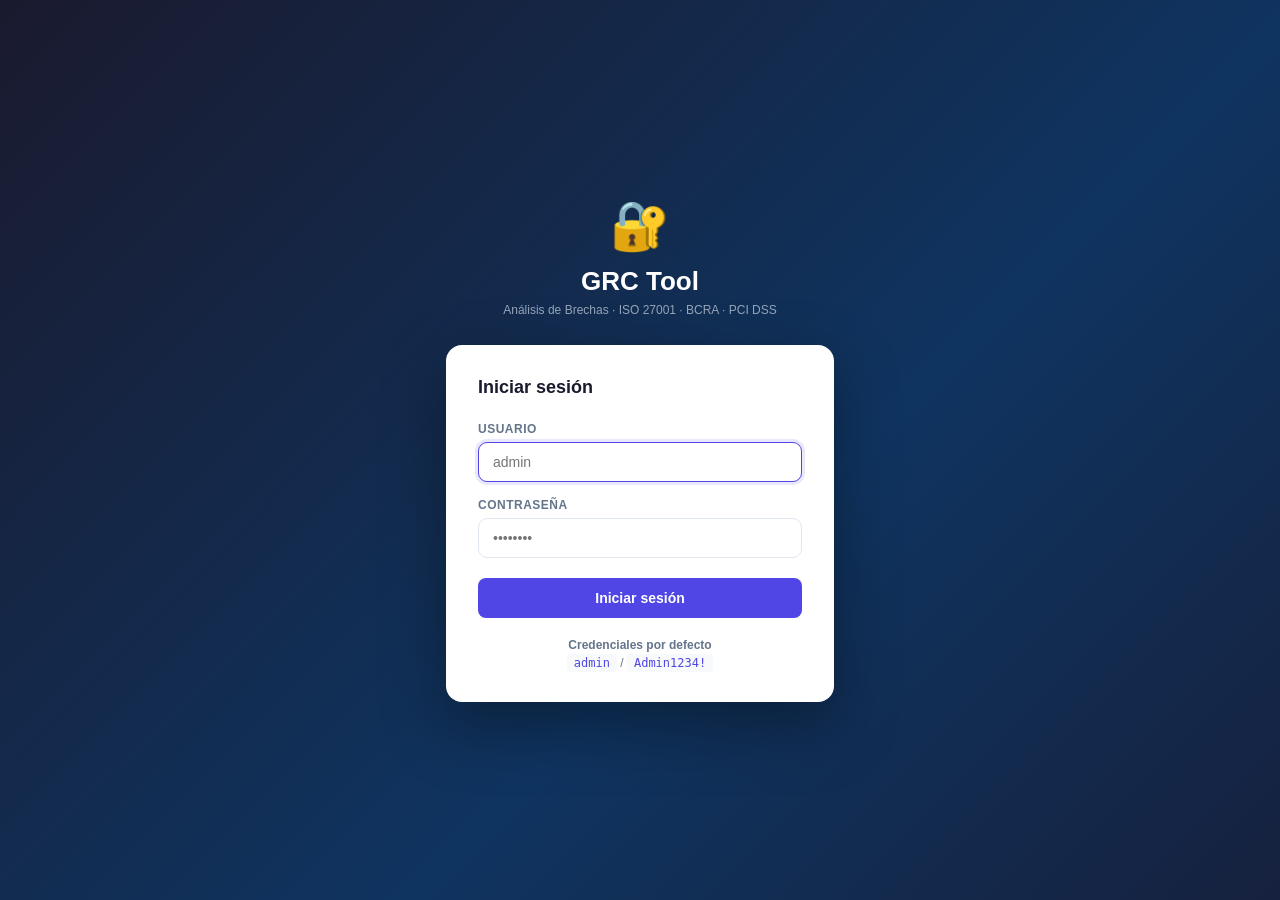
==== static/login.html @ 2495ecd3 "feat: login, audit log y plan de remediación (Kanban) - Login con PBKDF2-HMAC-SHA256, sesiones con c" ====
<!DOCTYPE html>
<html lang="es">
<head>
  <meta charset="UTF-8" />
  <meta name="viewport" content="width=device-width, initial-scale=1.0" />
  <title>Iniciar sesión — GRC Tool</title>
  <link rel="stylesheet" href="/static/css/style.css" />
</head>
<body class="login-body">

  <div class="login-wrap">

    <div class="login-brand">
      <span class="login-brand-icon">🔐</span>
      <h1 class="login-brand-name">GRC Tool</h1>
      <p class="login-brand-sub">Análisis de Brechas · ISO 27001 · BCRA · PCI DSS</p>
    </div>

    <div class="login-card">
      <h2 class="login-title">Iniciar sesión</h2>

      <form id="login-form" autocomplete="on">
        <div class="login-field">
          <label for="inp-user">Usuario</label>
          <input
            type="text" id="inp-user" name="username"
            placeholder="admin" autocomplete="username"
            autofocus
          />
        </div>
        <div class="login-field">
          <label for="inp-pass">Contraseña</label>
          <input
            type="password" id="inp-pass" name="password"
            placeholder="••••••••" autocomplete="current-password"
          />
        </div>

        <div id="login-error" class="login-error hidden">
          Usuario o contraseña incorrectos.
        </div>

        <button type="submit" class="btn btn-primary btn-login" id="btn-login">
          Iniciar sesión
        </button>
      </form>

      <div class="login-hint">
        <span class="login-hint-label">Credenciales por defecto</span>
        <span class="login-hint-creds">
          <code>admin</code> / <code>Admin1234!</code>
        </span>
      </div>
    </div>

  </div>

<script>
document.getElementById("login-form").addEventListener("submit", async e => {
  e.preventDefault();
  const btn   = document.getElementById("btn-login");
  const err   = document.getElementById("login-error");
  const user  = document.getElementById("inp-user").value.trim();
  const pass  = document.getElementById("inp-pass").value;

  err.classList.add("hidden");
  btn.disabled    = true;
  btn.textContent = "Ingresando…";

  try {
    const resp = await fetch("/api/login", {
      method: "POST",
      headers: { "Content-Type": "application/json" },
      body: JSON.stringify({ username: user, password: pass }),
    });
    const data = await resp.json();
    if (resp.ok && data.ok) {
      window.location.href = "/";
    } else {
      err.textContent = data.error || "Error al iniciar sesión.";
      err.classList.remove("hidden");
    }
  } catch {
    err.textContent = "Error de conexión con el servidor.";
    err.classList.remove("hidden");
  } finally {
    btn.disabled    = false;
    btn.textContent = "Iniciar sesión";
  }
});

// Enter en cualquier campo envía el form
document.getElementById("inp-user").addEventListener("keydown", e => {
  if (e.key === "Enter") document.getElementById("inp-pass").focus();
});
</script>
</body>
</html>
---- static/css/style.css ----
/* ── Utilities ────────────────────────────────────────────────────── */
.hidden { display: none !important; }

/* ── Reset & base ─────────────────────────────────────────────────── */
*, *::before, *::after { box-sizing: border-box; margin: 0; padding: 0; }

:root {
  --sidebar-w: 220px;
  --bg: #f0f2f5;
  --surface: #ffffff;
  --surface2: #f8f9fa;
  --border: #e2e8f0;
  --text: #1a202c;
  --text-muted: #64748b;
  --primary: #1a1a2e;
  --primary-light: #16213e;
  --accent: #4f46e5;
  --accent-hover: #4338ca;
  --success: #059669;
  --warning: #d97706;
  --danger: #dc2626;
  --radius: 10px;
  --shadow: 0 1px 3px rgba(0,0,0,.08), 0 4px 12px rgba(0,0,0,.05);
}

body {
  font-family: -apple-system, BlinkMacSystemFont, "Segoe UI", Roboto, sans-serif;
  background: var(--bg);
  color: var(--text);
  display: flex;
  min-height: 100vh;
  font-size: 14px;
}

/* ── Sidebar ──────────────────────────────────────────────────────── */
.sidebar {
  width: var(--sidebar-w);
  background: var(--primary);
  color: #e2e8f0;
  display: flex;
  flex-direction: column;
  position: fixed;
  top: 0; left: 0; bottom: 0;
  z-index: 100;
}

.sidebar-brand {
  display: flex;
  align-items: center;
  gap: 10px;
  padding: 20px 16px 16px;
  border-bottom: 1px solid rgba(255,255,255,.1);
}
.brand-icon { font-size: 24px; }
.brand-text { font-size: 13px; font-weight: 700; line-height: 1.3; color: #fff; }
.brand-text small { font-weight: 400; color: #94a3b8; font-size: 11px; }

.sidebar-nav { flex: 1; padding: 12px 8px; }
.nav-item {
  display: flex;
  align-items: center;
  gap: 10px;
  padding: 10px 12px;
  border-radius: 8px;
  color: #94a3b8;
  text-decoration: none;
  font-size: 13px;
  font-weight: 500;
  transition: background .15s, color .15s;
  margin-bottom: 2px;
}
.nav-item:hover { background: rgba(255,255,255,.08); color: #e2e8f0; }
.nav-item.active { background: var(--accent); color: #fff; }
.nav-icon { font-size: 16px; width: 20px; text-align: center; }

.sidebar-footer {
  padding: 16px;
  border-top: 1px solid rgba(255,255,255,.1);
  color: #64748b;
  font-size: 11px;
  line-height: 1.5;
}

/* ── Main ─────────────────────────────────────────────────────────── */
.main {
  margin-left: var(--sidebar-w);
  flex: 1;
  padding: 28px 32px;
  min-height: 100vh;
}

/* ── Views ────────────────────────────────────────────────────────── */
.view { display: none; }
.view.active { display: block; }

/* ── Page header ──────────────────────────────────────────────────── */
.page-header { margin-bottom: 28px; }
.page-header h1 { font-size: 22px; font-weight: 700; color: var(--primary); }
.subtitle { color: var(--text-muted); margin-top: 4px; font-size: 13px; }

.row-between { display: flex; justify-content: space-between; align-items: flex-start; gap: 16px; }
.header-actions { display: flex; align-items: center; gap: 10px; flex-shrink: 0; }

/* ── Buttons ──────────────────────────────────────────────────────── */
.btn {
  padding: 8px 16px;
  border-radius: 8px;
  border: none;
  cursor: pointer;
  font-size: 13px;
  font-weight: 600;
  transition: background .15s, transform .1s, box-shadow .15s;
  display: inline-flex;
  align-items: center;
  gap: 6px;
}
.btn:hover { transform: translateY(-1px); }
.btn-primary { background: var(--accent); color: #fff; }
.btn-primary:hover { background: var(--accent-hover); box-shadow: 0 4px 12px rgba(79,70,229,.3); }
.btn-success { background: var(--success); color: #fff; }
.btn-success:hover { background: #047857; }
.btn-secondary { background: var(--surface2); color: var(--text); border: 1px solid var(--border); }
.btn-secondary:hover { background: var(--border); }
.btn-outline { background: transparent; color: var(--accent); border: 1.5px solid var(--accent); }
.btn-outline:hover { background: rgba(79,70,229,.06); }
.btn-danger { background: var(--danger); color: #fff; }

/* ── Cards ────────────────────────────────────────────────────────── */
.card-row {
  display: grid;
  grid-template-columns: repeat(4, 1fr);
  gap: 16px;
  margin-bottom: 32px;
}
.info-card {
  background: var(--surface);
  border-radius: var(--radius);
  padding: 20px;
  box-shadow: var(--shadow);
  text-align: center;
  border: 1px solid var(--border);
}
.info-icon { font-size: 28px; margin-bottom: 8px; }
.info-title { font-weight: 700; font-size: 15px; margin-bottom: 4px; }
.info-desc { color: var(--text-muted); font-size: 12px; }

/* ── Evaluaciones lista ───────────────────────────────────────────── */
.section-title {
  font-size: 15px;
  font-weight: 700;
  color: var(--primary);
  margin-bottom: 12px;
  margin-top: 4px;
}

.eval-list { display: flex; flex-direction: column; gap: 10px; margin-bottom: 20px; }
.eval-item {
  background: var(--surface);
  border: 1px solid var(--border);
  border-radius: var(--radius);
  padding: 16px 20px;
  display: flex;
  align-items: center;
  justify-content: space-between;
  box-shadow: var(--shadow);
  transition: border-color .15s;
  cursor: pointer;
}
.eval-item:hover { border-color: var(--accent); }
.eval-info { flex: 1; }
.eval-nombre { font-weight: 700; font-size: 15px; }
.eval-meta { color: var(--text-muted); font-size: 12px; margin-top: 2px; }
.eval-actions { display: flex; gap: 8px; }

.eval-fw-badges { display: flex; flex-wrap: wrap; gap: 5px; margin-top: 7px; }
.eval-fw-badge {
  font-size: 11px;
  padding: 2px 8px;
  border-radius: 20px;
  background: #eff6ff;
  color: #1d4ed8;
  border: 1px solid #bfdbfe;
  font-weight: 500;
  white-space: nowrap;
}

.empty-state {
  text-align: center;
  padding: 48px;
  color: var(--text-muted);
  background: var(--surface);
  border-radius: var(--radius);
  border: 1px dashed var(--border);
  margin-bottom: 20px;
}
.empty-icon { font-size: 40px; margin-bottom: 12px; }

/* ── Modal ────────────────────────────────────────────────────────── */
.modal {
  position: fixed; inset: 0;
  background: rgba(0,0,0,.5);
  display: flex; align-items: center; justify-content: center;
  z-index: 200;
}
.modal.hidden { display: none; }
.modal-box {
  background: var(--surface);
  border-radius: 14px;
  padding: 32px;
  width: 100%;
  max-width: 560px;
  box-shadow: 0 20px 60px rgba(0,0,0,.2);
}
.modal-box h2 { font-size: 18px; margin-bottom: 20px; color: var(--primary); }
.modal-box label { display: block; font-size: 12px; font-weight: 600; color: var(--text-muted); margin-bottom: 4px; margin-top: 14px; text-transform: uppercase; letter-spacing: .5px; }
.modal-box input, .modal-box textarea {
  width: 100%;
  padding: 10px 12px;
  border: 1.5px solid var(--border);
  border-radius: 8px;
  font-size: 14px;
  color: var(--text);
  background: var(--surface);
  outline: none;
  transition: border-color .15s;
  resize: vertical;
}
.modal-box input:focus, .modal-box textarea:focus { border-color: var(--accent); }
.modal-actions { display: flex; gap: 10px; justify-content: flex-end; margin-top: 24px; }

/* ── Framework cards en el modal ─────────────────────────────────── */
.fw-modal-grid {
  display: grid;
  grid-template-columns: repeat(4, 1fr);
  gap: 10px;
  margin-top: 8px;
}
.fw-modal-card {
  display: flex;
  flex-direction: column;
  align-items: center;
  gap: 5px;
  padding: 12px 8px;
  border: 2px solid var(--border);
  border-radius: 10px;
  cursor: pointer;
  text-align: center;
  transition: border-color .15s, background .15s, box-shadow .15s;
  user-select: none;
  background: var(--surface2);
}
.fw-modal-card:hover:not(.locked) {
  border-color: var(--accent);
  background: #eff6ff;
}
.fw-modal-card.selected {
  border-color: var(--accent);
  background: #eff6ff;
  box-shadow: 0 0 0 3px rgba(79,70,229,.12);
}
.fw-modal-card.locked {
  cursor: default;
  opacity: .85;
}
.fw-modal-icon { font-size: 22px; line-height: 1; }
.fw-modal-name { font-size: 11px; font-weight: 700; color: var(--text); line-height: 1.3; }
.fw-modal-tag {
  font-size: 9px;
  font-weight: 700;
  text-transform: uppercase;
  letter-spacing: .4px;
  padding: 1px 6px;
  border-radius: 20px;
  background: var(--accent);
  color: #fff;
}
.fw-modal-tag-opt {
  background: transparent;
  color: var(--text-muted);
  border: 1px solid var(--border);
}
.fw-modal-card.selected .fw-modal-tag-opt {
  background: var(--accent);
  color: #fff;
  border-color: transparent;
}
.fw-modal-hint {
  font-size: 11px;
  color: var(--text-muted);
  margin-top: 8px;
  margin-bottom: 0;
}

/* ── Tabs ─────────────────────────────────────────────────────────── */
.tab-bar {
  display: flex;
  gap: 4px;
  background: var(--surface);
  border: 1px solid var(--border);
  border-radius: 10px;
  padding: 4px;
  margin-bottom: 20px;
  box-shadow: var(--shadow);
}
.tab {
  flex: 1;
  padding: 10px 8px;
  border-radius: 7px;
  border: none;
  background: transparent;
  cursor: pointer;
  font-size: 12px;
  font-weight: 600;
  color: var(--text-muted);
  transition: background .15s, color .15s;
  text-align: center;
  line-height: 1.3;
}
.tab:hover { background: var(--bg); color: var(--text); }
.tab.active { background: var(--accent); color: #fff; box-shadow: 0 2px 8px rgba(79,70,229,.3); }
.tab .tab-count { display: block; font-size: 10px; font-weight: 400; opacity: .8; margin-top: 2px; }

/* ── Controles panel ──────────────────────────────────────────────── */
.controles-list { display: flex; flex-direction: column; gap: 10px; }

.control-card {
  background: var(--surface);
  border: 1px solid var(--border);
  border-radius: var(--radius);
  padding: 16px 20px;
  box-shadow: var(--shadow);
  transition: border-color .15s;
}
.control-card.evaluated { border-left: 4px solid var(--accent); }
.control-card.gap { border-left: 4px solid var(--danger); }
.control-card.ok { border-left: 4px solid var(--success); }

.control-header { display: flex; align-items: flex-start; gap: 12px; }
.control-id {
  background: var(--primary);
  color: #fff;
  border-radius: 6px;
  padding: 3px 8px;
  font-size: 11px;
  font-weight: 700;
  white-space: nowrap;
  flex-shrink: 0;
  margin-top: 2px;
}
.control-info { flex: 1; }
.control-nombre { font-weight: 700; font-size: 14px; margin-bottom: 3px; }
.control-desc { color: var(--text-muted); font-size: 12px; line-height: 1.5; }

.control-body { margin-top: 14px; display: flex; align-items: center; gap: 16px; flex-wrap: wrap; }

.aplica-toggle { display: flex; align-items: center; gap: 6px; font-size: 12px; color: var(--text-muted); }
.aplica-toggle input[type=checkbox] { width: 15px; height: 15px; cursor: pointer; accent-color: var(--accent); }

/* Madurez selector */
.madurez-selector { display: flex; gap: 6px; flex-wrap: wrap; }
.nivel-btn {
  width: 36px; height: 36px;
  border-radius: 8px;
  border: 2px solid var(--border);
  background: var(--surface2);
  cursor: pointer;
  font-size: 13px;
  font-weight: 700;
  color: var(--text-muted);
  transition: all .15s;
  display: flex; align-items: center; justify-content: center;
}
.nivel-btn:hover { border-color: var(--accent); color: var(--accent); }
.nivel-btn.sel-0 { border-color: #dc2626; background: #dc2626; color: #fff; }
.nivel-btn.sel-1 { border-color: #ea580c; background: #ea580c; color: #fff; }
.nivel-btn.sel-2 { border-color: #d97706; background: #d97706; color: #fff; }
.nivel-btn.sel-3 { border-color: #ca8a04; background: #ca8a04; color: #fff; }
.nivel-btn.sel-4 { border-color: #16a34a; background: #16a34a; color: #fff; }
.nivel-btn.sel-5 { border-color: #059669; background: #059669; color: #fff; }

.nivel-label {
  font-size: 11px;
  color: var(--text-muted);
  padding: 2px 8px;
  background: var(--surface2);
  border-radius: 20px;
  border: 1px solid var(--border);
  white-space: nowrap;
}

.control-comment {
  width: 100%;
  margin-top: 10px;
  padding: 8px 12px;
  border: 1.5px solid var(--border);
  border-radius: 8px;
  font-size: 12px;
  color: var(--text);
  background: var(--surface);
  resize: vertical;
  outline: none;
  transition: border-color .15s;
  min-height: 60px;
  display: none;
}
.control-comment.visible { display: block; }
.control-comment:focus { border-color: var(--accent); }

.btn-comment {
  font-size: 11px;
  padding: 4px 10px;
  border-radius: 6px;
  border: 1px solid var(--border);
  background: transparent;
  color: var(--text-muted);
  cursor: pointer;
  transition: all .15s;
}
.btn-comment:hover { border-color: var(--accent); color: var(--accent); }

/* ── Progress badge ───────────────────────────────────────────────── */
.progress-badge {
  background: var(--surface);
  border: 1px solid var(--border);
  border-radius: 8px;
  padding: 6px 14px;
  display: flex;
  align-items: center;
  gap: 6px;
  font-size: 14px;
  font-weight: 700;
  color: var(--accent);
}
.progress-label { font-size: 11px; font-weight: 400; color: var(--text-muted); }

/* ── Stats ────────────────────────────────────────────────────────── */
.stats-grid {
  display: grid;
  grid-template-columns: repeat(4, 1fr);
  gap: 16px;
  margin-bottom: 28px;
}
.stat-card {
  background: var(--surface);
  border-radius: var(--radius);
  padding: 20px;
  box-shadow: var(--shadow);
  border: 1px solid var(--border);
  text-align: center;
  border-top: 4px solid transparent;
}
.accent-blue  { border-top-color: #4f46e5; }
.accent-green { border-top-color: #059669; }
.accent-orange{ border-top-color: #d97706; }
.accent-purple{ border-top-color: #7c3aed; }

.stat-val { font-size: 32px; font-weight: 800; color: var(--primary); line-height: 1; }
.stat-lbl { font-size: 12px; color: var(--text-muted); margin-top: 6px; }

.charts-row {
  display: grid;
  grid-template-columns: 1fr 1fr;
  gap: 20px;
  margin-bottom: 28px;
}
.chart-card {
  background: var(--surface);
  border-radius: var(--radius);
  padding: 20px;
  box-shadow: var(--shadow);
  border: 1px solid var(--border);
}
.chart-title { font-weight: 700; font-size: 14px; margin-bottom: 16px; color: var(--primary); }

/* ── Tabla brechas ────────────────────────────────────────────────── */
.brechas-table {
  width: 100%;
  border-collapse: collapse;
  background: var(--surface);
  border-radius: var(--radius);
  overflow: hidden;
  box-shadow: var(--shadow);
  border: 1px solid var(--border);
}
.brechas-table th {
  background: var(--primary);
  color: #fff;
  padding: 12px 14px;
  text-align: left;
  font-size: 12px;
  font-weight: 600;
  text-transform: uppercase;
  letter-spacing: .5px;
}
.brechas-table td {
  padding: 10px 14px;
  font-size: 12px;
  border-bottom: 1px solid var(--border);
  vertical-align: middle;
}
.brechas-table tr:last-child td { border-bottom: none; }
.brechas-table tr:nth-child(even) td { background: var(--surface2); }

.badge {
  display: inline-block;
  padding: 3px 10px;
  border-radius: 20px;
  font-size: 11px;
  font-weight: 700;
}
.badge-critica  { background: #fee2e2; color: #dc2626; }
.badge-alta     { background: #ffedd5; color: #ea580c; }
.badge-media    { background: #fef9c3; color: #ca8a04; }

.madurez-pip {
  display: inline-flex;
  align-items: center;
  gap: 4px;
  font-weight: 700;
  font-size: 13px;
}
.pip {
  width: 10px; height: 10px;
  border-radius: 50%;
  display: inline-block;
}
.pip-0,.pip-1 { background: #dc2626; }
.pip-2        { background: #d97706; }
.pip-3        { background: #ca8a04; }
.pip-4        { background: #16a34a; }
.pip-5        { background: #059669; }

/* ── Botones extra ────────────────────────────────────────────────── */
.btn-warning { background: var(--warning); color: #fff; }
.btn-warning:hover { background: #b45309; }
.btn-ai { background: #7c3aed; color: #fff; }
.btn-ai:hover { background: #6d28d9; }
.btn-sm { padding: 5px 10px; font-size: 12px; }

/* ── Hallazgos ────────────────────────────────────────────────────── */
.filtros-bar {
  display: flex;
  align-items: center;
  gap: 12px;
  margin-bottom: 20px;
  flex-wrap: wrap;
}
.filtro-select {
  padding: 7px 12px;
  border: 1.5px solid var(--border);
  border-radius: 8px;
  font-size: 13px;
  color: var(--text);
  background: var(--surface);
  outline: none;
  cursor: pointer;
}
.filtro-select:focus { border-color: var(--accent); }

.counters-row { display: flex; gap: 8px; flex-wrap: wrap; }
.counter-chip {
  padding: 3px 10px;
  border-radius: 20px;
  font-size: 12px;
  border: 1px solid transparent;
}

.hallazgo-card {
  background: var(--surface);
  border-radius: var(--radius);
  border: 1px solid var(--border);
  border-left: 5px solid var(--border);
  padding: 16px 20px;
  margin-bottom: 12px;
  box-shadow: var(--shadow);
}
.hallazgo-card.sev-critica { border-left-color: #dc2626; }
.hallazgo-card.sev-alta    { border-left-color: #ea580c; }
.hallazgo-card.sev-media   { border-left-color: #d97706; }
.hallazgo-card.sev-baja    { border-left-color: #16a34a; }

.hallazgo-header { display: flex; justify-content: space-between; align-items: center; margin-bottom: 10px; flex-wrap: wrap; gap: 8px; }
.hallazgo-meta   { display: flex; gap: 6px; flex-wrap: wrap; }
.hallazgo-actions { display: flex; align-items: center; gap: 8px; }
.hallazgo-titulo { font-weight: 700; font-size: 15px; margin-bottom: 6px; }
.hallazgo-desc   { font-size: 13px; color: var(--text-muted); margin-bottom: 10px; line-height: 1.5; }

.badge-tipo { background: #e0e7ff; color: #3730a3; padding: 3px 9px; border-radius: 20px; font-size: 11px; font-weight: 600; }
.badge-sev  { padding: 3px 9px; border-radius: 20px; font-size: 11px; font-weight: 600; }
.badge-sev.sev-critica { background: #fee2e2; color: #dc2626; }
.badge-sev.sev-alta    { background: #ffedd5; color: #ea580c; }
.badge-sev.sev-media   { background: #fef3c7; color: #d97706; }
.badge-sev.sev-baja    { background: #dcfce7; color: #16a34a; }
.badge-ctrl { background: var(--primary); color: #fff; padding: 3px 9px; border-radius: 20px; font-size: 11px; font-weight: 700; }

.estado-tag { padding: 3px 10px; border-radius: 20px; font-size: 11px; font-weight: 700; }
.estado-abierto  { background: #fee2e2; color: #dc2626; border: 1px solid #fca5a5; }
.estado-proceso  { background: #fef3c7; color: #d97706; border: 1px solid #fcd34d; }
.estado-resuelto { background: #dcfce7; color: #16a34a; border: 1px solid #86efac; }
.estado-verificado { background: #e0e7ff; color: #4f46e5; border: 1px solid #a5b4fc; }

.hallazgo-footer { display: flex; gap: 16px; font-size: 12px; color: var(--text-muted); margin-bottom: 8px; flex-wrap: wrap; }
.footer-item { display: flex; align-items: center; gap: 4px; }

.plan-accion { background: var(--surface2); border: 1px solid var(--border); border-radius: 8px; padding: 10px 14px; margin-bottom: 10px; }
.plan-label  { font-size: 11px; font-weight: 700; color: var(--text-muted); text-transform: uppercase; letter-spacing: .5px; display: block; margin-bottom: 4px; }
.plan-text   { font-size: 13px; color: var(--text); line-height: 1.5; white-space: pre-wrap; }

.estado-row { display: flex; gap: 6px; flex-wrap: wrap; margin-top: 8px; }
.btn-estado {
  padding: 4px 12px; border-radius: 20px; border: 1.5px solid var(--border);
  background: transparent; cursor: pointer; font-size: 11px; font-weight: 600;
  color: var(--text-muted); transition: all .15s;
}
.btn-estado:hover { border-color: var(--accent); color: var(--accent); }
.btn-estado.active-estado { background: var(--accent); color: #fff; border-color: var(--accent); }

.btn-icon { background: transparent; border: none; cursor: pointer; font-size: 16px; padding: 2px 4px; border-radius: 4px; transition: background .15s; }
.btn-icon:hover { background: var(--surface2); }
.btn-icon.danger:hover { background: #fee2e2; }

/* ── Modal grande ─────────────────────────────────────────────────── */
.modal-lg { max-width: 680px; }
.form-row { display: grid; grid-template-columns: repeat(auto-fit, minmax(180px, 1fr)); gap: 12px; margin-bottom: 4px; }
.form-col { display: flex; flex-direction: column; }
.form-col label { font-size: 12px; font-weight: 600; color: var(--text-muted); margin-bottom: 4px; text-transform: uppercase; letter-spacing: .5px; }
.form-col input, .form-col select { padding: 9px 12px; border: 1.5px solid var(--border); border-radius: 8px; font-size: 13px; outline: none; }
.form-col input:focus, .form-col select:focus { border-color: var(--accent); }
.input-readonly { background: var(--surface2); color: var(--text-muted); }
.section-divider { font-size: 12px; font-weight: 700; color: var(--text-muted); text-transform: uppercase; letter-spacing: .5px; border-bottom: 1px solid var(--border); padding-bottom: 6px; margin: 16px 0 12px; }

/* ── Evidencias ───────────────────────────────────────────────────── */
.evidencia-section { margin-top: 14px; border-top: 1px solid var(--border); padding-top: 10px; }

.ev-toggle { font-size: 12px; font-weight: 600; color: var(--accent); cursor: pointer; display: flex; align-items: center; gap: 4px; user-select: none; }
.ev-toggle:hover { text-decoration: underline; }
.ev-toggle-arrow { font-size: 10px; }

.ev-body { margin-top: 10px; }
.ev-body.hidden { display: none; }

.upload-zone {
  border: 2px dashed var(--border);
  border-radius: 8px;
  padding: 14px;
  text-align: center;
  cursor: pointer;
  transition: border-color .15s, background .15s;
  margin-bottom: 10px;
  position: relative;
}
.upload-zone:hover, .upload-zone.drag-over { border-color: var(--accent); background: rgba(79,70,229,.04); }
.upload-zone.drag-over { background: rgba(79,70,229,.08); }
.upload-hint { font-size: 12px; color: var(--text-muted); }
.uploading { font-size: 12px; color: var(--accent); }
.upload-input { position: absolute; inset: 0; opacity: 0; width: 100%; height: 100%; cursor: pointer; }

.ev-panel { display: flex; flex-direction: column; gap: 8px; }
.ev-empty { font-size: 12px; color: var(--text-muted); }

.ev-item { background: var(--surface2); border: 1px solid var(--border); border-radius: 8px; padding: 10px 14px; }
.ev-header { display: flex; align-items: center; gap: 8px; flex-wrap: wrap; margin-bottom: 6px; }
.ev-filename { font-size: 12px; font-weight: 600; flex: 1; }
.ev-veredicto { font-size: 11px; font-weight: 700; padding: 2px 8px; border-radius: 20px; white-space: nowrap; }
.ev-btns { display: flex; gap: 6px; }

.v-cumple    .ev-veredicto, .ev-veredicto.v-cumple    { background: #dcfce7; color: #16a34a; }
.v-parcial   .ev-veredicto, .ev-veredicto.v-parcial   { background: #fef3c7; color: #d97706; }
.v-nocumple  .ev-veredicto, .ev-veredicto.v-nocumple  { background: #fee2e2; color: #dc2626; }
.v-pendiente .ev-veredicto, .ev-veredicto.v-pendiente { background: #f1f5f9; color: #64748b; }

.analisis-box { margin-top: 8px; padding: 12px; border-radius: 8px; border: 1px solid var(--border); font-size: 12px; }
.v-cumple   .analisis-box, .analisis-box.v-cumple   { border-color: #86efac; background: #f0fdf4; }
.v-parcial  .analisis-box, .analisis-box.v-parcial  { border-color: #fcd34d; background: #fffbeb; }
.v-nocumple .analisis-box, .analisis-box.v-nocumple { border-color: #fca5a5; background: #fef2f2; }

.analisis-resumen { font-weight: 600; margin-bottom: 8px; font-size: 13px; }
.analisis-section { margin-bottom: 6px; }
.analisis-lbl { font-weight: 700; display: block; margin-bottom: 3px; }
.analisis-box ul { padding-left: 16px; }
.analisis-box li { margin-bottom: 2px; line-height: 1.4; }
.analisis-box p  { line-height: 1.4; }

.hallazgo-sugerido { margin-top: 10px; padding: 10px 12px; background: #fffbeb; border: 1px solid #fcd34d; border-radius: 8px; }
.hs-label  { font-size: 11px; font-weight: 700; color: #d97706; display: block; margin-bottom: 4px; }
.hs-titulo { font-size: 13px; font-weight: 600; margin-bottom: 8px; }

/* ── Cobertura Multi-framework ────────────────────────────────────── */
.fw-selector { display: flex; gap: 12px; margin-bottom: 24px; }
.btn-fw {
  padding: 10px 22px; border-radius: 8px; border: 2px solid var(--border);
  background: var(--surface); color: var(--text); font-weight: 600;
  cursor: pointer; font-size: 14px; transition: all .18s;
}
.btn-fw:hover { border-color: var(--primary); color: var(--primary); }
.btn-fw.active { background: var(--primary); color: #fff; border-color: var(--primary); }
.btn-info { background: #0ea5e9; color: #fff; }
.btn-info:hover { background: #0284c7; }

.cob-resumen-header {
  display: flex; align-items: center; gap: 12px;
  margin-bottom: 16px;
}
.fw-badge {
  display: inline-block; padding: 6px 14px; border-radius: 20px;
  background: #eff6ff; color: #1d4ed8; font-weight: 700; font-size: 14px;
}
.cob-subtitle { color: var(--muted); font-size: 13px; }

.cob-stats-row {
  display: grid; grid-template-columns: repeat(4, 1fr); gap: 16px;
  margin-bottom: 28px;
}
.cob-stat {
  background: var(--surface); border: 1px solid var(--border);
  border-radius: 12px; padding: 18px 16px; text-align: center;
}
.cob-stat-warn { border-color: #fca5a5; background: #fff5f5; }
.cob-stat-val { font-size: 28px; font-weight: 800; color: var(--primary); line-height: 1; margin-bottom: 6px; }
.cob-stat-warn .cob-stat-val { color: #dc2626; }
.cob-stat-lbl { font-size: 12px; color: var(--muted); }

/* Dominios accordion */
.cob-dominio {
  background: var(--surface); border: 1px solid var(--border);
  border-radius: 12px; margin-bottom: 12px;
  /* overflow:hidden eliminado — cortaba los dropdowns de evidencia absolutos */
}
.cob-dominio-header {
  display: flex; align-items: center; justify-content: space-between;
  padding: 14px 18px; cursor: pointer;
  transition: background .15s;
}
.cob-dominio-header:hover { background: var(--surface2); }
.cob-dominio-info { display: flex; align-items: center; gap: 12px; }
.cob-dominio-id {
  font-size: 11px; font-weight: 700; padding: 3px 8px;
  background: #eff6ff; color: #1d4ed8; border-radius: 6px; white-space: nowrap;
}
.cob-dominio-nombre { font-weight: 600; font-size: 14px; }
.cob-dominio-sub { font-size: 12px; color: var(--muted); }
.cob-dominio-right { display: flex; align-items: center; gap: 12px; min-width: 180px; }
.cob-toggle { color: var(--muted); font-size: 14px; }
.cob-dominio-body { padding: 0 18px 16px; }

/* Barra de madurez */
.cob-bar-wrap {
  display: flex; align-items: center; gap: 8px; flex: 1; min-width: 100px;
}
.cob-bar {
  height: 8px; border-radius: 4px; min-width: 2px;
  transition: width .3s ease;
}
.cob-bar-val { font-size: 12px; font-weight: 700; color: var(--text); white-space: nowrap; }

/* Tabla de controles */
.cob-tabla {
  width: 100%; border-collapse: collapse; font-size: 13px;
  margin-top: 4px;
}
.cob-tabla th {
  text-align: left; padding: 8px 10px;
  background: var(--surface2); color: var(--muted);
  font-size: 11px; font-weight: 600; text-transform: uppercase;
  border-bottom: 1px solid var(--border);
}
.cob-tabla td {
  padding: 9px 10px; border-bottom: 1px solid var(--border);
  vertical-align: middle;
}
.cob-tabla tr:last-child td { border-bottom: none; }
.cob-tabla tr:hover td { background: var(--surface2); }

.cob-row-gap td { background: #f8fafc; color: var(--muted); }
.cob-row-critica td { background: #fff5f5; }
.cob-row-baja td { background: #fffbeb; }

.cob-ctrl-id {
  font-size: 11px; font-weight: 700; padding: 2px 7px;
  background: #f1f5f9; color: #475569; border-radius: 4px;
  white-space: nowrap;
}
.cob-ctrl-nombre { max-width: 280px; line-height: 1.4; font-weight: 500; }
.cob-referencia { font-size: 11px; color: var(--muted); max-width: 160px; }
.cob-iso-count { font-weight: 700; font-size: 12px; color: var(--primary); }
.cob-iso-tags { display: flex; flex-wrap: wrap; gap: 4px; margin-top: 4px; }
.iso-tag {
  font-size: 10px; padding: 1px 6px; border-radius: 4px;
  background: #eff6ff; color: #1d4ed8; font-weight: 600; white-space: nowrap;
}

/* ── Evidencia requerida ──────────────────────────────────────────── */
.ev-req-cell { position: relative; white-space: nowrap; }

.btn-ev-req {
  font-size: 11px;
  padding: 3px 8px;
  background: var(--surface2);
  border: 1px solid var(--border);
  border-radius: 6px;
  cursor: pointer;
  color: var(--text-secondary);
  transition: background 0.15s, color 0.15s;
}
.btn-ev-req:hover {
  background: #eff6ff;
  color: #1d4ed8;
  border-color: #93c5fd;
}

.ev-req-dropdown {
  /* Posicionado por JS via position:fixed — inmune a overflow:hidden de ancestros */
  position: fixed;
  z-index: 999;
  background: var(--surface);
  border: 1px solid var(--border);
  border-radius: 10px;
  box-shadow: 0 8px 24px rgba(0,0,0,.18);
  padding: 10px 14px;
  min-width: 320px;
  max-width: 420px;
}

.ev-req-list {
  margin: 0;
  padding-left: 16px;
  list-style: disc;
}
.ev-req-list li {
  font-size: 12px;
  color: var(--text-secondary);
  padding: 3px 0;
  line-height: 1.4;
  border-bottom: 1px dashed var(--border);
}
.ev-req-list li:last-child { border-bottom: none; }
.ev-req-empty { font-size: 12px; color: var(--text-muted, #94a3b8); }

/* ── Sidebar: usuario autenticado ─────────────────────────────────── */
.sidebar-user {
  padding: 12px 14px;
  border-top: 1px solid rgba(255,255,255,.1);
  border-bottom: 1px solid rgba(255,255,255,.1);
}
.user-info-row {
  display: flex;
  align-items: center;
  gap: 9px;
  margin-bottom: 8px;
}
.user-avatar-icon {
  width: 32px; height: 32px;
  border-radius: 50%;
  background: var(--accent);
  display: flex; align-items: center; justify-content: center;
  font-size: 14px;
  flex-shrink: 0;
}
.user-display-name {
  font-size: 13px;
  font-weight: 700;
  color: #e2e8f0;
  white-space: nowrap;
  overflow: hidden;
  text-overflow: ellipsis;
}
.user-display-role {
  font-size: 10px;
  color: #64748b;
  text-transform: uppercase;
  letter-spacing: .5px;
}
.btn-logout {
  width: 100%;
  padding: 6px;
  border-radius: 6px;
  border: 1px solid rgba(255,255,255,.15);
  background: transparent;
  color: #94a3b8;
  font-size: 12px;
  cursor: pointer;
  transition: background .15s, color .15s;
}
.btn-logout:hover { background: rgba(255,255,255,.08); color: #e2e8f0; }

/* ── Login page ───────────────────────────────────────────────────── */
.login-body {
  display: flex;
  min-height: 100vh;
  align-items: center;
  justify-content: center;
  background: linear-gradient(135deg, var(--primary) 0%, #0f3460 60%, #16213e 100%);
}
.login-wrap {
  width: 100%;
  max-width: 420px;
  padding: 24px 16px;
}
.login-brand {
  text-align: center;
  margin-bottom: 28px;
}
.login-brand-icon { font-size: 48px; display: block; margin-bottom: 12px; }
.login-brand-name {
  font-size: 26px;
  font-weight: 800;
  color: #fff;
  margin-bottom: 6px;
}
.login-brand-sub {
  font-size: 12px;
  color: #94a3b8;
}
.login-card {
  background: #fff;
  border-radius: 16px;
  padding: 32px;
  box-shadow: 0 24px 64px rgba(0,0,0,.35);
}
.login-title {
  font-size: 18px;
  font-weight: 700;
  color: var(--primary);
  margin-bottom: 24px;
}
.login-field {
  margin-bottom: 16px;
}
.login-field label {
  display: block;
  font-size: 12px;
  font-weight: 600;
  color: var(--text-muted);
  text-transform: uppercase;
  letter-spacing: .5px;
  margin-bottom: 6px;
}
.login-field input {
  width: 100%;
  padding: 11px 14px;
  border: 1.5px solid var(--border);
  border-radius: 9px;
  font-size: 14px;
  color: var(--text);
  outline: none;
  transition: border-color .15s, box-shadow .15s;
}
.login-field input:focus {
  border-color: var(--accent);
  box-shadow: 0 0 0 3px rgba(79,70,229,.12);
}
.login-error {
  background: #fee2e2;
  color: #dc2626;
  border: 1px solid #fca5a5;
  border-radius: 8px;
  padding: 10px 14px;
  font-size: 13px;
  margin-bottom: 16px;
}
.btn-login {
  width: 100%;
  padding: 12px;
  font-size: 14px;
  margin-top: 4px;
  justify-content: center;
}
.login-hint {
  margin-top: 20px;
  text-align: center;
  font-size: 12px;
  color: var(--text-muted);
  display: flex;
  flex-direction: column;
  gap: 4px;
}
.login-hint-label { font-weight: 600; }
.login-hint-creds code {
  background: var(--surface2);
  padding: 2px 7px;
  border-radius: 4px;
  font-size: 12px;
  color: var(--accent);
}

/* ── Audit Log ────────────────────────────────────────────────────── */
.audit-table {
  width: 100%;
  border-collapse: collapse;
  background: var(--surface);
  border-radius: var(--radius);
  overflow: hidden;
  box-shadow: var(--shadow);
  border: 1px solid var(--border);
  font-size: 12px;
}
.audit-table th {
  background: var(--primary);
  color: #fff;
  padding: 11px 14px;
  text-align: left;
  font-size: 11px;
  font-weight: 600;
  text-transform: uppercase;
  letter-spacing: .5px;
  white-space: nowrap;
}
.audit-table td {
  padding: 9px 14px;
  border-bottom: 1px solid var(--border);
  vertical-align: middle;
}
.audit-table tr:last-child td { border-bottom: none; }
.audit-table tr:hover td { background: var(--surface2); }

.audit-accion {
  display: inline-block;
  padding: 2px 9px;
  border-radius: 20px;
  font-size: 11px;
  font-weight: 700;
  white-space: nowrap;
}
.audit-login        { background: #dbeafe; color: #1d4ed8; }
.audit-login_fallido{ background: #fee2e2; color: #dc2626; }
.audit-logout       { background: #f1f5f9; color: #64748b; }
.audit-crear        { background: #dcfce7; color: #15803d; }
.audit-eliminar     { background: #fee2e2; color: #dc2626; }
.audit-subir        { background: #e0e7ff; color: #4338ca; }
.audit-analizar     { background: #f3e8ff; color: #7c3aed; }
.audit-cambiar      { background: #fef3c7; color: #b45309; }
.audit-default      { background: var(--surface2); color: var(--text-muted); }

.audit-filters {
  display: flex;
  gap: 12px;
  margin-bottom: 16px;
  flex-wrap: wrap;
  align-items: center;
}
.audit-counter {
  font-size: 12px;
  color: var(--text-muted);
  margin-left: auto;
}

/* ── Kanban — Plan de Remediación ────────────────────────────────── */
.rem-stats-bar {
  display: grid;
  grid-template-columns: repeat(4, 1fr);
  gap: 14px;
  margin-bottom: 24px;
}
.rem-stat {
  background: var(--surface);
  border: 1px solid var(--border);
  border-radius: 10px;
  padding: 16px;
  text-align: center;
}
.rem-stat-val { font-size: 26px; font-weight: 800; color: var(--primary); line-height: 1; margin-bottom: 4px; }
.rem-stat-lbl { font-size: 11px; color: var(--text-muted); }
.rem-stat-red .rem-stat-val { color: var(--danger); }

.kanban-board {
  display: grid;
  grid-template-columns: repeat(3, 1fr);
  gap: 18px;
  align-items: start;
}
.kanban-col {
  background: var(--surface2);
  border: 1px solid var(--border);
  border-radius: 12px;
  padding: 14px;
  min-height: 200px;
}
.kanban-col-header {
  display: flex;
  align-items: center;
  gap: 8px;
  margin-bottom: 14px;
  padding-bottom: 10px;
  border-bottom: 2px solid var(--border);
}
.kanban-col-title {
  font-size: 13px;
  font-weight: 700;
  color: var(--primary);
  flex: 1;
}
.kanban-col-count {
  font-size: 11px;
  font-weight: 700;
  padding: 2px 8px;
  border-radius: 20px;
  background: var(--border);
  color: var(--text-muted);
}
.kanban-col-abierto   .kanban-col-header { border-color: #fca5a5; }
.kanban-col-abierto   .kanban-col-count  { background: #fee2e2; color: #dc2626; }
.kanban-col-enproceso .kanban-col-header { border-color: #fcd34d; }
.kanban-col-enproceso .kanban-col-count  { background: #fef3c7; color: #d97706; }
.kanban-col-cerrado   .kanban-col-header { border-color: #86efac; }
.kanban-col-cerrado   .kanban-col-count  { background: #dcfce7; color: #16a34a; }

.kanban-cards { display: flex; flex-direction: column; gap: 10px; }

.kanban-card {
  background: var(--surface);
  border: 1px solid var(--border);
  border-radius: 10px;
  padding: 13px 14px;
  box-shadow: 0 1px 4px rgba(0,0,0,.06);
  transition: box-shadow .15s, transform .1s;
}
.kanban-card:hover { box-shadow: 0 4px 12px rgba(0,0,0,.12); transform: translateY(-1px); }
.kanban-card.sev-critica { border-left: 4px solid #dc2626; }
.kanban-card.sev-alta    { border-left: 4px solid #ea580c; }
.kanban-card.sev-media   { border-left: 4px solid #d97706; }
.kanban-card.sev-baja    { border-left: 4px solid #16a34a; }

.kanban-card-title {
  font-size: 13px;
  font-weight: 700;
  color: var(--text);
  margin-bottom: 8px;
  line-height: 1.4;
}
.kanban-card-meta {
  display: flex;
  flex-wrap: wrap;
  gap: 5px;
  margin-bottom: 10px;
}
.kanban-card-footer {
  display: flex;
  flex-direction: column;
  gap: 4px;
  font-size: 11px;
  color: var(--text-muted);
  margin-bottom: 10px;
}
.kanban-footer-item { display: flex; align-items: center; gap: 4px; }
.kanban-date-vencida { color: var(--danger); font-weight: 700; }

.kanban-actions { display: flex; gap: 6px; justify-content: flex-end; }
.btn-kanban {
  padding: 4px 11px;
  border-radius: 6px;
  border: 1.5px solid var(--border);
  background: transparent;
  color: var(--text-muted);
  font-size: 11px;
  font-weight: 600;
  cursor: pointer;
  transition: all .15s;
}
.btn-kanban-avanzar { border-color: var(--accent); color: var(--accent); }
.btn-kanban-avanzar:hover { background: var(--accent); color: #fff; }
.btn-kanban-reabrir { border-color: #d97706; color: #d97706; }
.btn-kanban-reabrir:hover { background: #d97706; color: #fff; }

.kanban-empty {
  text-align: center;
  padding: 24px 12px;
  color: var(--text-muted);
  font-size: 12px;
}
.kanban-empty-icon { font-size: 28px; margin-bottom: 8px; }

.rem-empty-state {
  grid-column: 1/-1;
  text-align: center;
  padding: 60px;
  color: var(--text-muted);
  background: var(--surface);
  border: 1px dashed var(--border);
  border-radius: 12px;
}

/* ── Responsive ───────────────────────────────────────────────────── */
@media (max-width: 900px) {
  .card-row { grid-template-columns: repeat(2, 1fr); }
  .stats-grid { grid-template-columns: repeat(2, 1fr); }
  .charts-row { grid-template-columns: 1fr; }
  .cob-stats-row { grid-template-columns: repeat(2, 1fr); }
  .kanban-board { grid-template-columns: 1fr; }
  .rem-stats-bar { grid-template-columns: repeat(2, 1fr); }
}
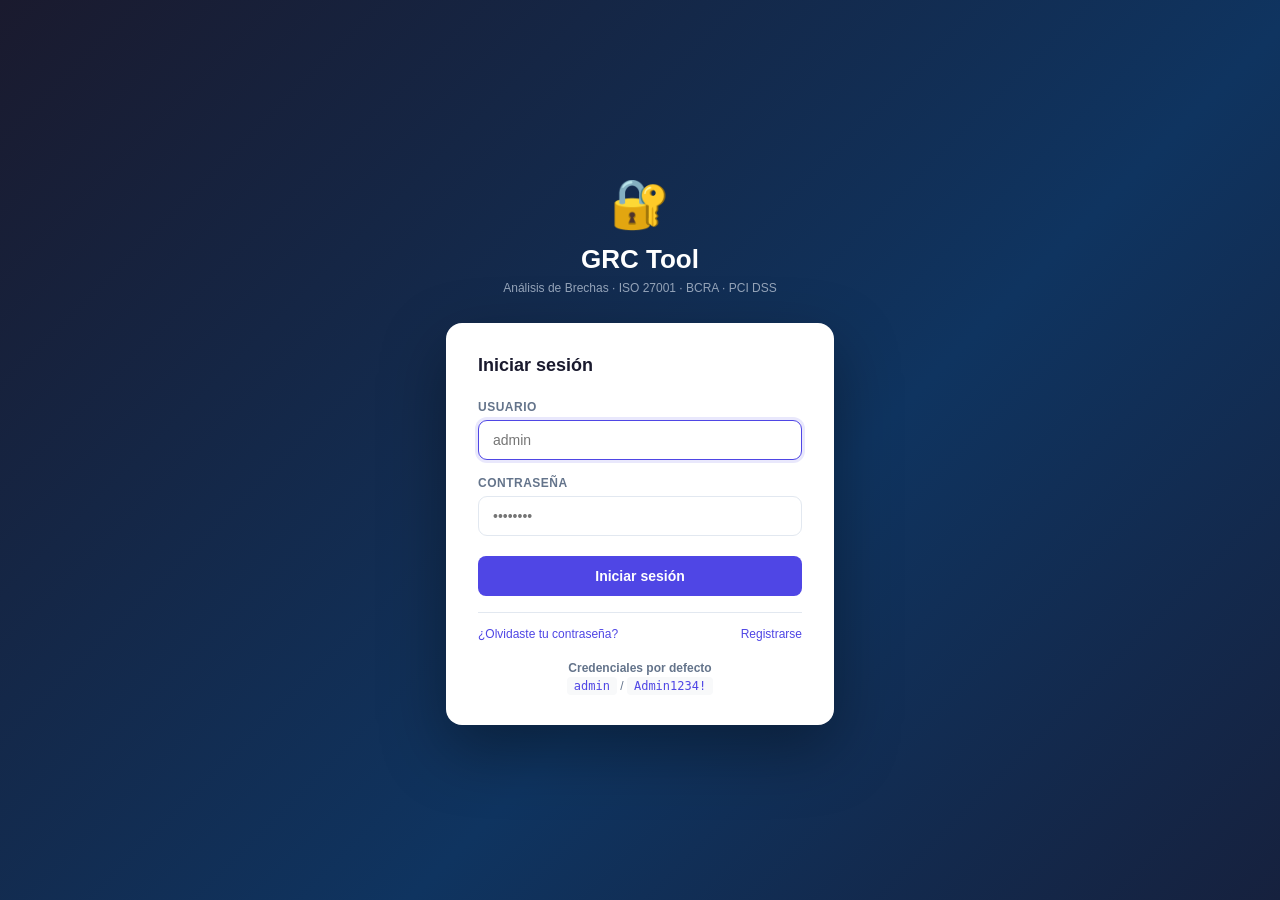
==== commit 03d4fba8: "feat: asignación de evaluaciones, auto-registro, cambio pass forzado y recuperación Asignación de ev" ====
--- a/static/login.html
+++ b/static/login.html
@@ -45,6 +45,11 @@
         </button>
       </form>
 
+      <div class="login-links">
+        <a href="/forgot-password" class="login-link">¿Olvidaste tu contraseña?</a>
+        <a href="/register" class="login-link">Registrarse</a>
+      </div>
+
       <div class="login-hint">
         <span class="login-hint-label">Credenciales por defecto</span>
         <span class="login-hint-creds">
@@ -75,7 +80,7 @@
     });
     const data = await resp.json();
     if (resp.ok && data.ok) {
-      window.location.href = "/";
+      window.location.href = data.debe_cambiar_password ? "/change-password" : "/";
     } else {
       err.textContent = data.error || "Error al iniciar sesión.";
       err.classList.remove("hidden");
--- a/static/css/style.css
+++ b/static/css/style.css
@@ -1179,6 +1179,110 @@
   border-radius: 12px;
 }
 
+/* ── Role badges ──────────────────────────────────────────────────── */
+/* ── Login links (registro / olvidé pass) ─────────────────────────── */
+.login-links {
+  display: flex;
+  justify-content: space-between;
+  margin-top: 16px;
+  padding-top: 14px;
+  border-top: 1px solid var(--border);
+}
+.login-link {
+  font-size: 12px;
+  color: var(--accent);
+  text-decoration: none;
+}
+.login-link:hover { text-decoration: underline; }
+
+/* ── Role badges ──────────────────────────────────────────────────── */
+.role-badge {
+  display: inline-block;
+  padding: 2px 9px;
+  border-radius: 20px;
+  font-size: 11px;
+  font-weight: 700;
+  letter-spacing: .3px;
+  text-transform: uppercase;
+}
+.role-admin       { background: #6d28d9; color: #fff; }
+.role-analista    { background: #1d4ed8; color: #fff; }
+.role-externo     { background: #047857; color: #fff; }
+.role-auditado    { background: #b45309; color: #fff; }
+.role-default     { background: #475569; color: #fff; }
+
+/* Sidebar role display */
+.user-display-role.role-admin    { color: #a78bfa; }
+.user-display-role.role-analista { color: #93c5fd; }
+.user-display-role.role-externo  { color: #6ee7b7; }
+.user-display-role.role-auditado { color: #fbbf24; }
+
+/* ── Gestión de Usuarios (Admin) ──────────────────────────────────── */
+.usuarios-header {
+  display: flex;
+  justify-content: space-between;
+  align-items: center;
+  margin-bottom: 20px;
+}
+.usuarios-table {
+  width: 100%;
+  border-collapse: collapse;
+  background: var(--surface);
+  border-radius: var(--radius);
+  overflow: hidden;
+  box-shadow: var(--shadow);
+}
+.usuarios-table th {
+  background: var(--surface2);
+  padding: 11px 14px;
+  text-align: left;
+  font-size: 12px;
+  font-weight: 600;
+  color: var(--text-muted);
+  border-bottom: 1px solid var(--border);
+}
+.usuarios-table td {
+  padding: 11px 14px;
+  border-bottom: 1px solid var(--border);
+  font-size: 13px;
+  vertical-align: middle;
+}
+.usuarios-table tr:last-child td { border-bottom: none; }
+.usuarios-table tr:hover td { background: var(--surface2); }
+.user-activo   { color: var(--success); font-weight: 600; font-size: 11px; }
+.user-inactivo { color: var(--danger);  font-weight: 600; font-size: 11px; }
+
+.pending-banner {
+  display: flex;
+  align-items: center;
+  justify-content: space-between;
+  background: #fef3c7;
+  border: 1px solid #fbbf24;
+  border-radius: var(--radius);
+  padding: 12px 16px;
+  margin-bottom: 16px;
+  font-size: 13px;
+  font-weight: 600;
+  color: #92400e;
+}
+.modal-usuario .modal-box { max-width: 440px; }
+.form-field { margin-bottom: 14px; }
+.form-field label { display: block; font-size: 12px; font-weight: 600; color: var(--text-muted); margin-bottom: 5px; }
+.form-field input, .form-field select {
+  width: 100%;
+  padding: 8px 12px;
+  border: 1px solid var(--border);
+  border-radius: 7px;
+  font-size: 13px;
+  background: var(--surface);
+  color: var(--text);
+}
+.form-field input:focus, .form-field select:focus {
+  outline: none;
+  border-color: var(--accent);
+  box-shadow: 0 0 0 3px rgba(79,70,229,.1);
+}
+
 /* ── Responsive ───────────────────────────────────────────────────── */
 @media (max-width: 900px) {
   .card-row { grid-template-columns: repeat(2, 1fr); }
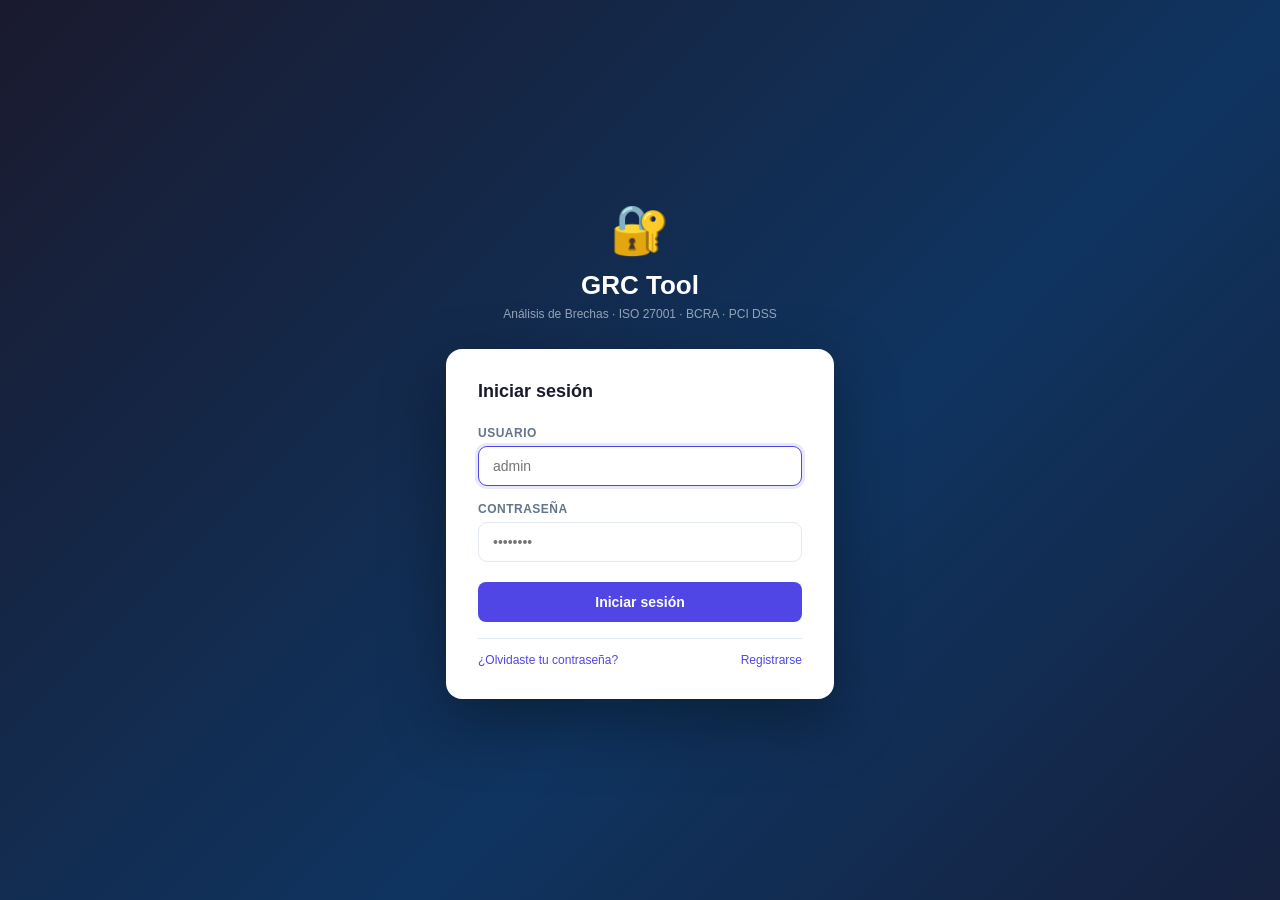
==== commit 3ec0b6c7: "security: eliminar credenciales por defecto del login Co-Authored-By: Claude Sonnet 4.6 <noreply@ant" ====
--- a/static/login.html
+++ b/static/login.html
@@ -50,12 +50,6 @@
         <a href="/register" class="login-link">Registrarse</a>
       </div>
 
-      <div class="login-hint">
-        <span class="login-hint-label">Credenciales por defecto</span>
-        <span class="login-hint-creds">
-          <code>admin</code> / <code>Admin1234!</code>
-        </span>
-      </div>
     </div>
 
   </div>
